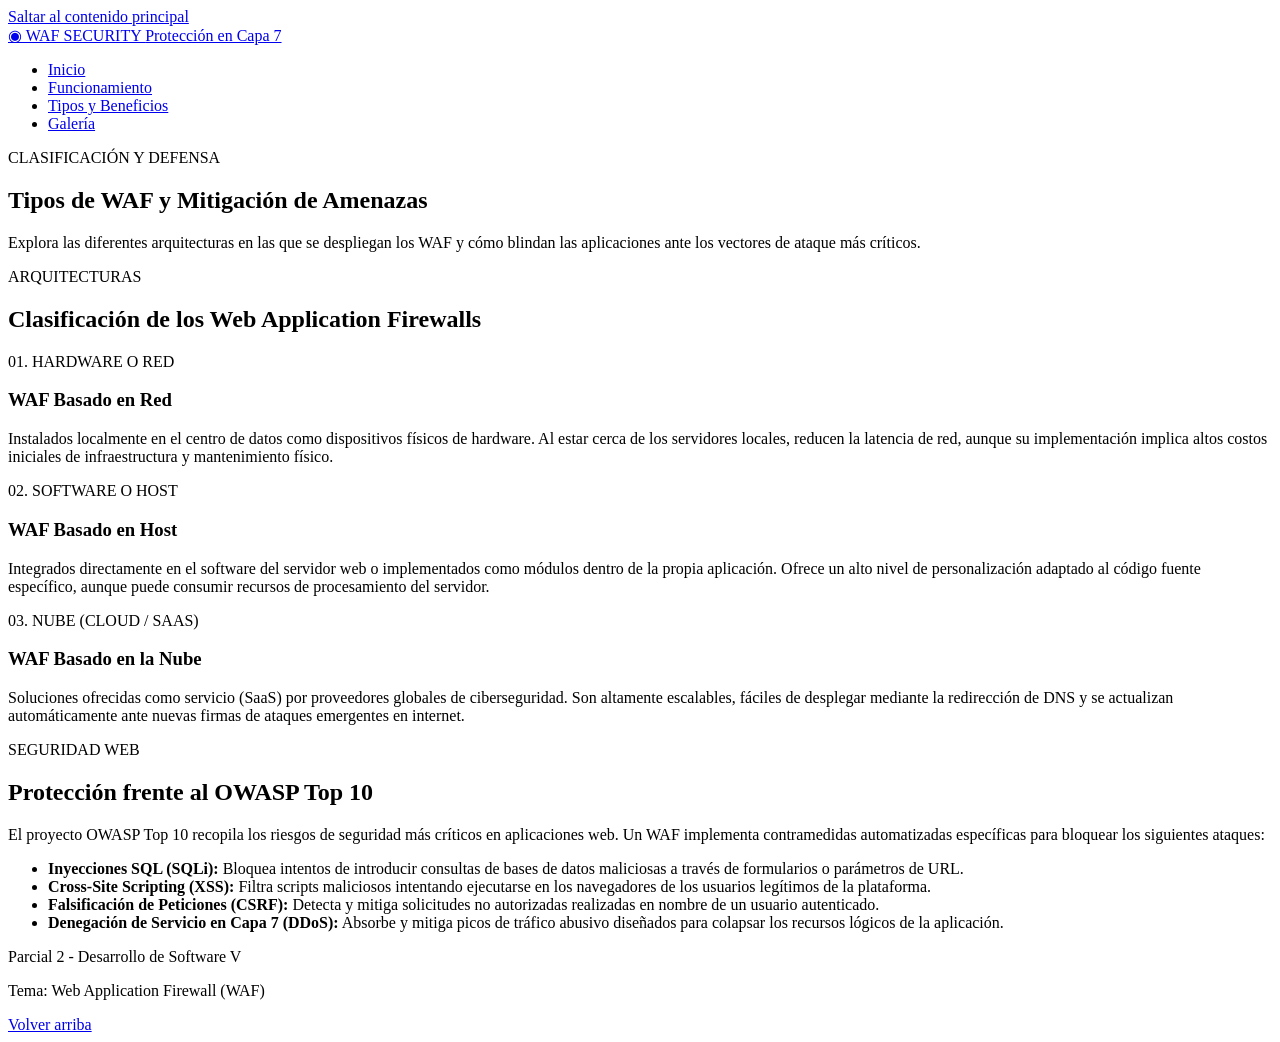
==== beneficios.html @ e9a26c36 "Agregar los archivos HTML del sitio web" ====
<!DOCTYPE html>
<html lang="es">
<head>
    <meta charset="UTF-8">
    <meta name="viewport" content="width=device-width, initial-scale=1.0">
    <meta name="description" content="Conoce los tipos de Web Application Firewall (WAF), sus beneficios y cómo protegen frente a las vulnerabilidades del OWASP Top 10.">
    <link rel="stylesheet" href="css/style.css">
    <title>Tipos y Beneficios | Web Application Firewall (WAF)</title>
</head>
<body>
    <a class="skip-link" href="#contenido">Saltar al contenido principal</a>

    <header class="site-header">
        <div class="container header-layout">
            <a class="brand" href="index.html">
                <span class="brand-icon" aria-hidden="true">◉</span> WAF SECURITY
                <span class="brand-subtitle">Protección en Capa 7</span>
            </a>
            
            <nav aria-label="Navegación principal">
                <ul class="nav-list">
    <li><a href="index.html">Inicio</a></li>
    <li><a href="funcionamiento.html">Funcionamiento</a></li>
    <li><a href="beneficios.html">Tipos y Beneficios</a></li>
    <li><a href="galeria.html">Galería</a></li>
</ul>
            </nav>
        </div>
    </header>

    <main id="contenido" class="container" tabindex="-1">
        
        <section class="page-intro" aria-labelledby="beneficios-title">
            <p class="eyebrow">CLASIFICACIÓN Y DEFENSA</p>
            <h1 id="beneficios-title">Tipos de WAF y Mitigación de Amenazas</h1>
            <p class="lead">Explora las diferentes arquitecturas en las que se despliegan los WAF y cómo blindan las aplicaciones ante los vectores de ataque más críticos.</p>
        </section>

        <section class="section">
            <div class="section-heading">
                <p class="eyebrow">ARQUITECTURAS</p>
                <h2>Clasificación de los Web Application Firewalls</h2>
            </div>

            <div class="card-list">
                <article class="card">
                    <span class="card-number">01. HARDWARE O RED</span>
                    <h3>WAF Basado en Red</h3>
                    <p>Instalados localmente en el centro de datos como dispositivos físicos de hardware. Al estar cerca de los servidores locales, reducen la latencia de red, aunque su implementación implica altos costos iniciales de infraestructura y mantenimiento físico.</p>
                </article>

                <article class="card">
                    <span class="card-number">02. SOFTWARE O HOST</span>
                    <h3>WAF Basado en Host</h3>
                    <p>Integrados directamente en el software del servidor web o implementados como módulos dentro de la propia aplicación. Ofrece un alto nivel de personalización adaptado al código fuente específico, aunque puede consumir recursos de procesamiento del servidor.</p>
                </article>

                <article class="card">
                    <span class="card-number">03. NUBE (CLOUD / SAAS)</span>
                    <h3>WAF Basado en la Nube</h3>
                    <p>Soluciones ofrecidas como servicio (SaaS) por proveedores globales de ciberseguridad. Son altamente escalables, fáciles de desplegar mediante la redirección de DNS y se actualizan automáticamente ante nuevas firmas de ataques emergentes en internet.</p>
                </article>
            </div>
        </section>

        <section class="section operation-section">
            <div class="section-heading">
                <p class="eyebrow">SEGURIDAD WEB</p>
                <h2>Protección frente al OWASP Top 10</h2>
            </div>

            <div class="card">
                <p style="margin-bottom: 1rem;">El proyecto OWASP Top 10 recopila los riesgos de seguridad más críticos en aplicaciones web. Un WAF implementa contramedidas automatizadas específicas para bloquear los siguientes ataques:</p>
                
                <ul class="operation-list">
                    <li><strong>Inyecciones SQL (SQLi):</strong> Bloquea intentos de introducir consultas de bases de datos maliciosas a través de formularios o parámetros de URL.</li>
                    <li><strong>Cross-Site Scripting (XSS):</strong> Filtra scripts maliciosos intentando ejecutarse en los navegadores de los usuarios legítimos de la plataforma.</li>
                    <li><strong>Falsificación de Peticiones (CSRF):</strong> Detecta y mitiga solicitudes no autorizadas realizadas en nombre de un usuario autenticado.</li>
                    <li><strong>Denegación de Servicio en Capa 7 (DDoS):</strong> Absorbe y mitiga picos de tráfico abusivo diseñados para colapsar los recursos lógicos de la aplicación.</li>
                </ul>
            </div>
        </section>

    </main>

    <footer class="site-footer">
        <div class="container footer-layout">
            <p>Parcial 2 - Desarrollo de Software V</p>
            <p>Tema: Web Application Firewall (WAF)</p>
            <a href="#contenido">Volver arriba</a>
        </div>
    </footer>
</body>
</html>
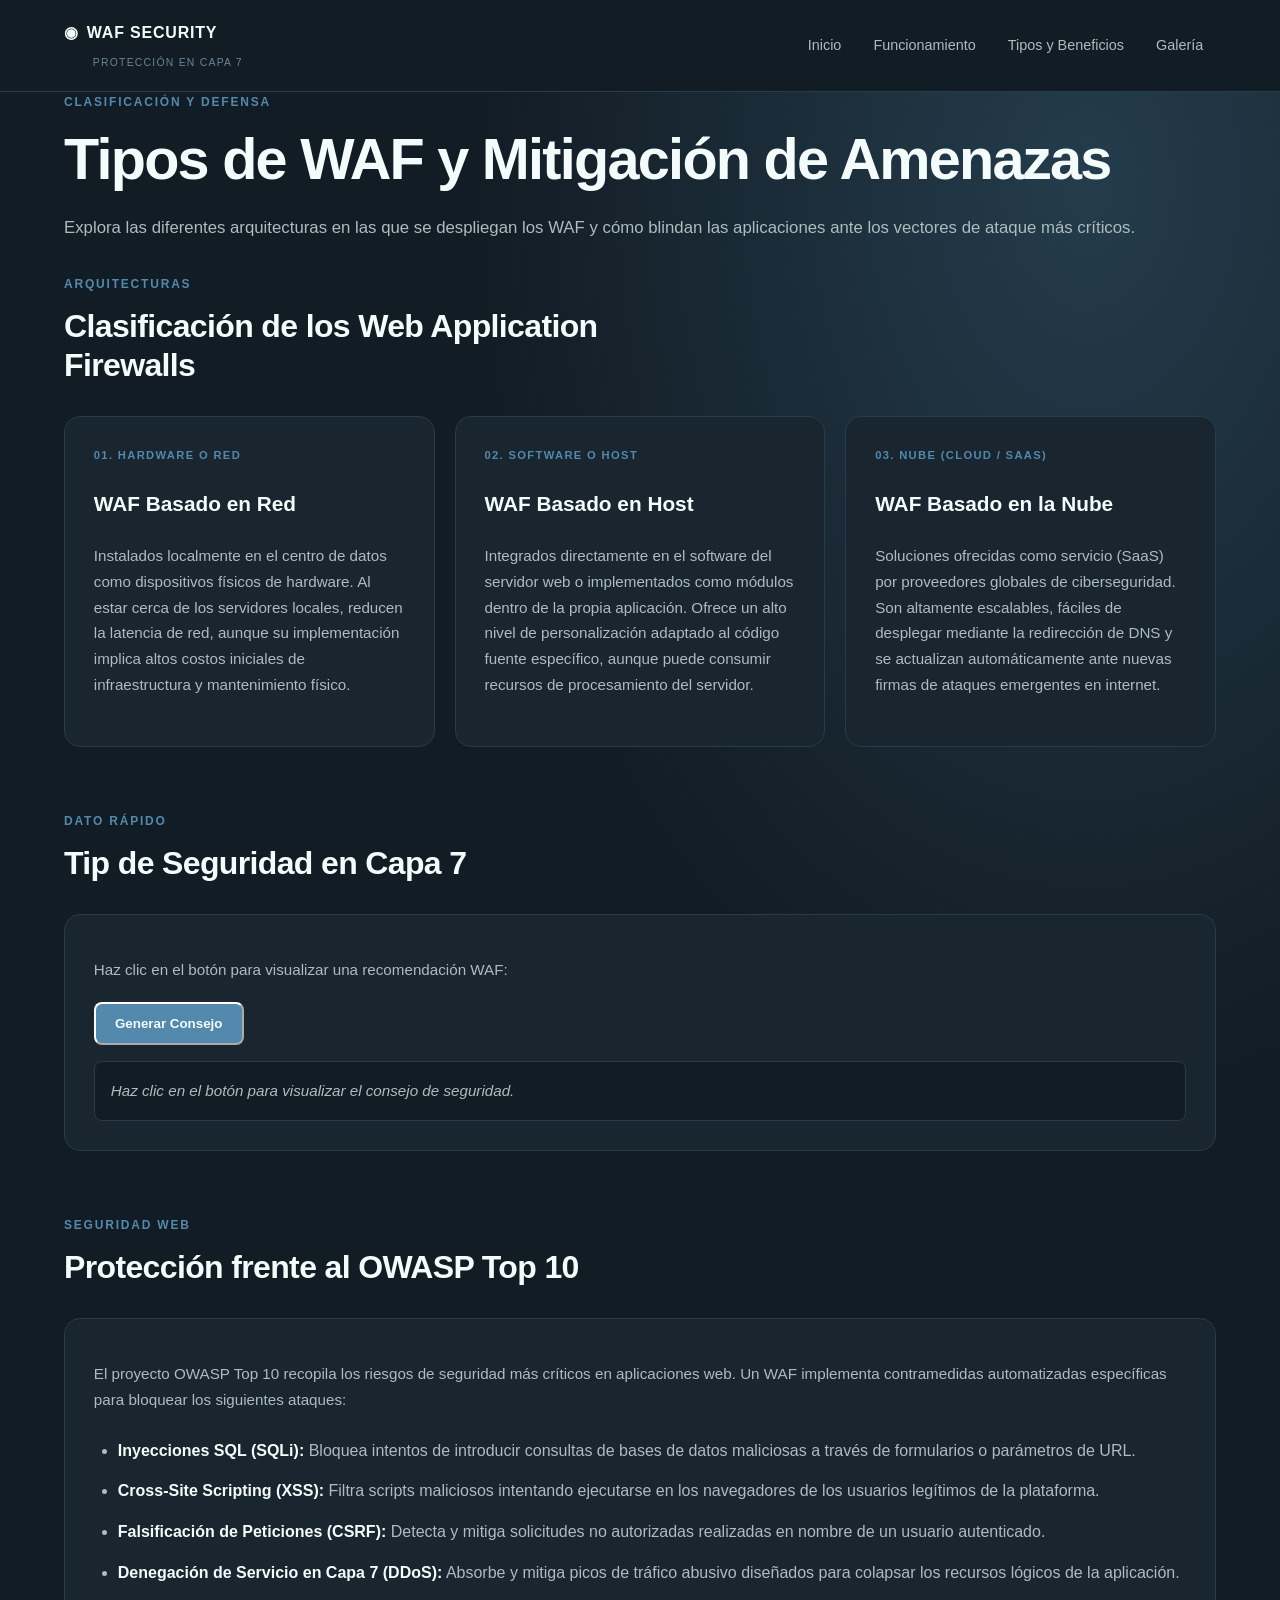
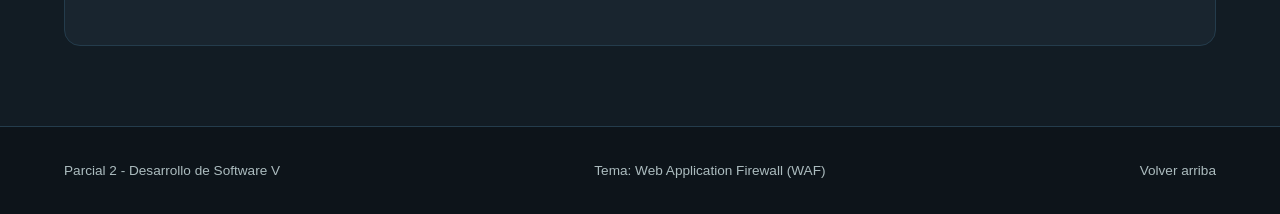
==== commit 29ebd4d6: "Actualizar archivos HTML con integración de JS" ====
--- a/beneficios.html
+++ b/beneficios.html
@@ -63,6 +63,23 @@
             </div>
         </section>
 
+        <section class="section" aria-labelledby="tip-title">
+            <div class="section-heading">
+                <p class="eyebrow">DATO RÁPIDO</p>
+                <h2 id="tip-title">Tip de Seguridad en Capa 7</h2>
+            </div>
+            
+            <article class="card tip-card">
+                <p class="tip-description">Haz clic en el botón para visualizar una recomendación WAF:</p>
+                
+                <button type="button" id="btnTip" class="button">Generar Consejo</button>
+                
+                <div id="tipBox" class="tip-box">
+                    <em>Haz clic en el botón para visualizar el consejo de seguridad.</em>
+                </div>
+            </article>
+        </section>
+
         <section class="section operation-section">
             <div class="section-heading">
                 <p class="eyebrow">SEGURIDAD WEB</p>
@@ -70,7 +87,7 @@
             </div>
 
             <div class="card">
-                <p style="margin-bottom: 1rem;">El proyecto OWASP Top 10 recopila los riesgos de seguridad más críticos en aplicaciones web. Un WAF implementa contramedidas automatizadas específicas para bloquear los siguientes ataques:</p>
+                <p style="margin-bottom: 0.5rem;">El proyecto OWASP Top 10 recopila los riesgos de seguridad más críticos en aplicaciones web. Un WAF implementa contramedidas automatizadas específicas para bloquear los siguientes ataques:</p>
                 
                 <ul class="operation-list">
                     <li><strong>Inyecciones SQL (SQLi):</strong> Bloquea intentos de introducir consultas de bases de datos maliciosas a través de formularios o parámetros de URL.</li>
@@ -80,6 +97,7 @@
                 </ul>
             </div>
         </section>
+        
 
     </main>
 
@@ -90,5 +108,6 @@
             <a href="#contenido">Volver arriba</a>
         </div>
     </footer>
+    <script src="js/main.js" defer></script>
 </body>
 </html>
--- a/css/style.css
+++ b/css/style.css
@@ -0,0 +1,407 @@
+html {
+    color-scheme: dark;
+    scroll-behavior: smooth;
+}
+
+*, *::before, *::after {
+    box-sizing: border-box;
+}
+
+body {
+    margin: 0;
+    background: radial-gradient(ellipse at 85% 10%, #243C4C 0, transparent 40%), #121c24;
+    color: #F4FCFB;
+    font-family: 'Segoe UI', Tahoma, Geneva, Verdana, sans-serif;
+    line-height: 1.7;
+}
+
+h1, h2, h3, p, figure {
+    margin: 0;
+}
+
+h1, h2, h3 {
+    line-height: 1.2;
+    color: #F4FCFB;
+}
+
+h1 {
+    font-size: clamp(2.2rem, 4.5vw, 4rem);
+    font-weight: 750;
+    letter-spacing: -0.03em;
+}
+
+h2 {
+    font-size: clamp(1.5rem, 2.5vw, 2.2rem);
+    letter-spacing: -0.02em;
+}
+
+p {
+    color: #ACBCBF;
+}
+
+a {
+    color: #5289AD;
+    text-underline-offset: 0.25em;
+}
+
+a:hover {
+    color: #F4FCFB;
+}
+
+img {
+    display: block;
+    max-width: 100%;
+    height: auto;
+}
+
+.skip-link {
+    position: absolute;
+    top: 0.5rem;
+    left: 1rem;
+    transform: translateY(-200%);
+    background: #5289AD;
+    color: #F4FCFB;
+    padding: 0.75rem;
+    font-weight: bold;
+    z-index: 10;
+    border-radius: 4px;
+}
+
+.skip-link:focus {
+    transform: translateY(0);
+}
+
+.container {
+    width: min(72rem, calc(100% - 2.5rem));
+    margin-inline: auto;
+}
+
+.site-header {
+    border-bottom: 1px solid #243C4C;
+    background-color: #121c24;
+}
+
+.header-layout {
+    display: flex;
+    flex-wrap: wrap;
+    justify-content: space-between;
+    align-items: center;
+    gap: 1rem;
+    padding-block: 1.2rem;
+}
+
+.brand {
+    display: flex;
+    flex-wrap: wrap;
+    align-items: center;
+    gap: 0.5rem;
+    color: #F4FCFB;
+    font-weight: 800;
+    letter-spacing: 0.05em;
+    text-decoration: none;
+}
+
+.brand-subtitle {
+    flex-basis: 100%;
+    margin-left: 1.8rem;
+    color: #698696;
+    font-size: 0.65rem;
+    font-weight: 400;
+    letter-spacing: 0.12em;
+    text-transform: uppercase;
+}
+
+.nav-list {
+    display: flex;
+    flex-wrap: wrap;
+    gap: 0.4rem;
+    padding: 0;
+    margin: 0;
+    list-style: none;
+}
+
+.nav-list a {
+    display: block;
+    padding: 0.5rem 0.8rem;
+    border-radius: 0.4rem;
+    color: #ACBCBF;
+    text-decoration: none;
+    font-size: 0.9rem;
+    font-weight: 500;
+    transition: background 0.2s, color 0.2s;
+}
+
+.nav-list a:hover {
+    background: #243C4C;
+    color: #F4FCFB;
+}
+
+.nav-list .activo {
+    background: #5289AD;
+    color: #F4FCFB;
+}
+
+.hero {
+    display: flex;
+    flex-direction: column;
+    gap: 2rem;
+    padding-block: clamp(2.5rem, 6vw, 5rem);
+    align-items: center;
+}
+
+@media (min-width: 768px) {
+    .hero {
+        flex-direction: row;
+    }
+}
+
+.hero-copy, .hero-image {
+    flex: 1;
+    min-width: 0;
+}
+
+.hero h1 span {
+    color: #5289AD;
+}
+
+.hero-image img {
+    width: 100%;
+    border: 1px solid #243C4C;
+    border-radius: 1rem;
+    box-shadow: 0 10px 25px -5px rgba(0, 0, 0, 0.5);
+}
+
+.hero-image figcaption {
+    margin-top: 0.6rem;
+    font-size: 0.8rem;
+    color: #698696;
+    text-align: center;
+}
+
+.eyebrow {
+    color: #5289AD;
+    font-size: 0.75rem;
+    font-weight: 700;
+    letter-spacing: 0.15em;
+    margin-bottom: 0.8rem;
+    text-transform: uppercase;
+}
+
+.lead {
+    font-size: 1.05rem;
+    margin-top: 1.2rem;
+}
+
+.actions {
+    display: flex;
+    flex-wrap: wrap;
+    align-items: center;
+    gap: 1.2rem;
+    margin-top: 1.8rem;
+}
+
+.button {
+    display: inline-flex;
+    gap: 0.8rem;
+    align-items: center;
+    padding: 0.75rem 1.2rem;
+    border-radius: 0.5rem;
+    background: #5289AD;
+    color: #F4FCFB;
+    font-weight: 700;
+    text-decoration: none;
+    transition: background 0.2s;
+}
+
+.button:hover {
+    background: #698696;
+    color: #F4FCFB;
+}
+
+.text-link {
+    font-size: 0.9rem;
+    font-weight: 600;
+    text-decoration: none;
+}
+
+.section {
+    padding-block: clamp(1rem, 2.5vw, 2rem);
+}
+
+.section-heading {
+    max-width: 40rem;
+    margin-bottom: 2rem;
+}
+
+.card-list {
+    display: flex;
+    flex-wrap: wrap;
+    gap: 1.25rem;
+}
+
+.card {
+    flex: 1 1 18rem;
+    min-width: 0;
+    padding: 1.8rem;
+    border: 1px solid #243C4C;
+    border-radius: 1rem;
+    background: #19252f;
+    box-shadow: none;
+    display: flex;
+    flex-direction: column;
+    justify-content: flex-start;
+}
+
+.card-number {
+    display: block;
+    font-size: 0.7rem;
+    color: #5289AD;
+    letter-spacing: 0.12em;
+    margin-bottom: 1.2rem;
+    font-weight: bold;
+}
+
+.card h3 {
+    font-size: 1.3rem;
+    color: #F4FCFB;
+    font-family: 'Segoe UI', Tahoma, Geneva, Verdana, sans-serif;
+    margin-block: 0.5rem 0.8rem;
+}
+
+.card p {
+    font-family: 'Segoe UI', Tahoma, Geneva, Verdana, sans-serif;
+    color: #ACBCBF;
+    font-size: 0.95rem;
+    margin-block: 0.8rem 1.2rem;
+    line-height: 1.7;
+}
+
+.operation-section {
+    margin-bottom: 3rem;
+}
+
+.operation-list {
+    padding-left: 1.5rem;
+    color: #ACBCBF;
+    line-height: 1.8;
+}
+
+.operation-list li {
+    margin-bottom: 0.75rem;
+}
+
+.operation-list strong {
+    color: #F4FCFB;
+}
+
+figure.card {
+    padding: 0;
+    overflow: hidden;
+    background: #19252f;
+    border: 1px solid #243C4C;
+    border-radius: 1rem;
+    box-shadow: 0 4px 6px -1px rgba(0, 0, 0, 0.3);
+}
+
+figure.card img {
+    width: 100%;
+    height: 220px;
+    object-fit: cover;
+    display: block;
+    border-bottom: 1px solid #243C4C;
+}
+
+figure.card figcaption {
+    padding: 1.5rem;
+}
+
+figure.card h2 {
+    font-size: 1.2rem;
+    color: #F4FCFB;
+    margin-top: 0.3rem;
+}
+
+figure.card p {
+    font-size: 0.9rem;
+    margin-top: 0.5rem;
+    color: #ACBCBF;
+}
+
+.site-footer {
+    border-top: 1px solid #243C4C;
+    background-color: #0d141a;
+    padding-block: 2rem;
+    margin-top: 3rem;
+}
+
+.footer-layout {
+    display: flex;
+    flex-wrap: wrap;
+    justify-content: space-between;
+    align-items: center;
+    gap: 1rem;
+    font-size: 0.85rem;
+    color: #698696;
+}
+
+.footer-layout a {
+    color: #ACBCBF;
+    text-decoration: none;
+}
+
+.footer-layout a:hover {
+    color: #5289AD;
+}
+.author-card {
+    display: flex;
+    flex-wrap: wrap;
+    gap: 2rem;
+    align-items: center;
+}
+
+.author-photo {
+    border-radius: 50%;
+    object-fit: cover;
+    border: 2px solid #5289AD;
+}
+
+.author-info {
+    flex: 1;
+    min-width: 250px;
+}
+
+.author-info h2 {
+    font-size: 1.4rem;
+    margin-bottom: 0.5rem;
+}
+
+.author-note {
+    font-size: 0.85rem;
+    margin-top: 0.75rem;
+    color: #698696;
+}
+
+.tip-card {
+    display: flex;
+    flex-direction: column;
+    align-items: flex-start;
+}
+
+.tip-description {
+    margin-bottom: 1.2rem;
+}
+
+.tip-box {
+    margin-top: 1rem;
+    padding: 1rem;
+    border-radius: 0.5rem;
+    background-color: #121c24;
+    border: 1px solid #243C4C;
+    color: #ACBCBF;
+    font-size: 0.95rem;
+    width: 100%;
+}
+
+.tip-box strong {
+    color: #F4FCFB;
+}
